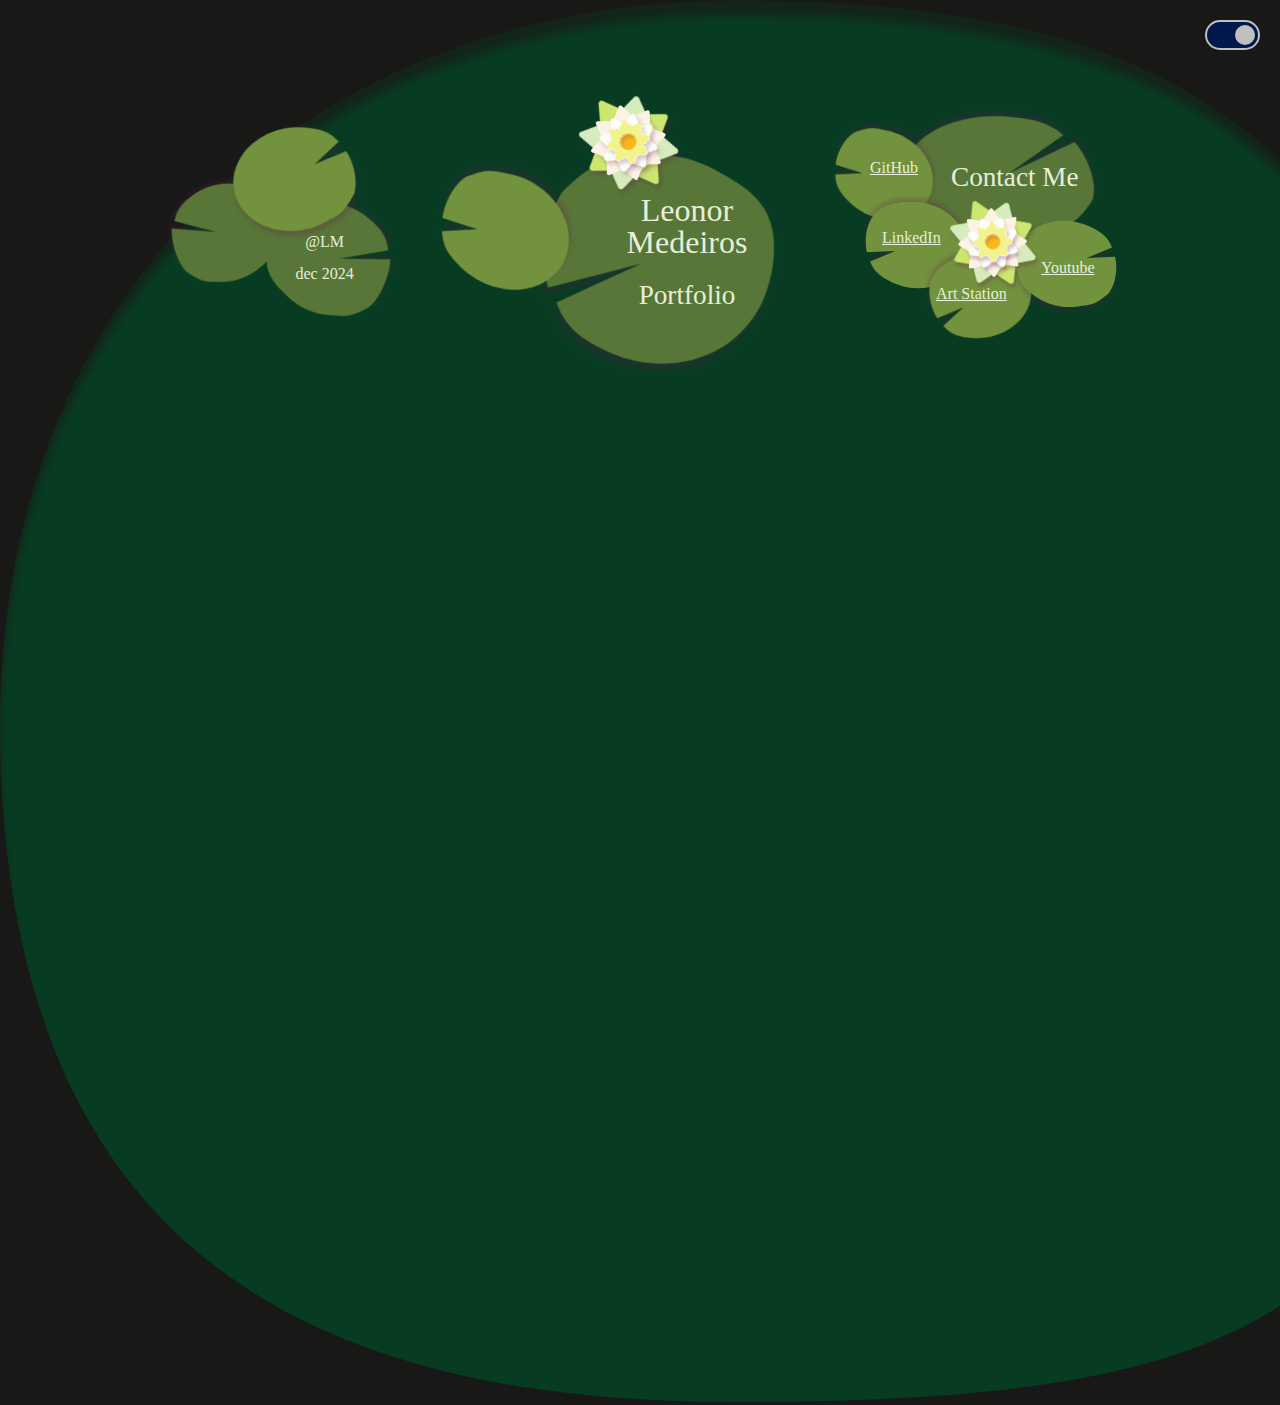
==== index.html @ 8d8cd73f "about pop-up base done" ====
<!DOCTYPE html>
<html lang="en">
    <head>
        <meta charset="UTF-8">
        <meta name="viewport" content="width=device-width, initial-scale=1.0">
        <title>Leonor</title>

        <link rel="stylesheet" type="text/css" href="styles/reset.css">
        <link rel="stylesheet" type="text/css" href="style.css">
    </head>
    <body class="index">

        <div class="water"></div>
        <header>
            <div class="group-footer">
                <div class="nenufar-big base"></div>
                <div class="nenufar-big pt"></div>
                <div class="nenufar-small en"></div>
                <div class="EN-en"></div>
                <div class="PT-pt"></div>
                <div class="text"><p>@LM <br><br> dec 2024</p></div>
                
            </div>
            <div onclick="openAbout()" class="group-main">
                <div class="flower"></div>
                <div class="profile"></div>
                <div class="nenufar-big"></div>
                <div class="nenufar-small"></div>
                <h1>Leonor <br> Medeiros</h1>
                <p class="subtitle">Portfolio</p>
            </div>
            <div class="group-contact">
                <div class="flower"></div>
                <a class="nenufar-big" href="/contact.html"></a>
                <div class="nenufar-small github"></div>
                <div class="nenufar-small linkedin"></div>
                <div class="nenufar-small artstation"></div>
                <div class="nenufar-small youtube"></div>
                <div class="title"><h2>Contact Me</h2></div>
                <div class="github-link"><a target="_blank" href="https://github.com/LeonorMe">GitHub</a></div>
                <div class="linkedin-link"><a target="_blank" href="https://www.linkedin.com/in/leonor-medeiros-ab9269234/">LinkedIn</a></div>
                <div class="artstation-link"><a target="_blank" href="https://leonormedeiros.artstation.com/">Art Station</a></div>
                <div class="youtube-link"><a target="_blank" href="https://www.youtube.com/channel/UCfm2RQ1aN3jFYA5qJDPV7EQ">Youtube</a></div>
            </div>
        </header>
        <!-- Projects -->

        <!-- About -->
        <div class="about">
            <button class="close-about" onclick="closeAbout()"></button>
            
            <div class="group-main">
                <div class="flower"></div>
                <div class="profile"></div>
                <div class="nenufar-big"></div>
                <div class="nenufar-small"></div>
                <h1>Leonor <br> Medeiros</h1>
                <p class="subtitle">Portfolio</p>
            </div>

            <div class="info">
                <h2>About me</h2>
                <div class="row">
                <div class="col">
                    <h3>Abstract</h3>
                    <p>
                        &ensp; I am an observant, curious, creative, 
                        communicative and active person.
                        <br><br>
                        My personal values ​​include peace and respect for nature. 
                        <br><br>
                        I enjoy exploring the world and creating my own 
                        ideas about it, therefore, my curriculum is 
                        varied and interdisciplinary.
                        <br><br>
                        I do projects where I can take advantage of my creativity 
                        and that keep me motivated to solve interesting 
                        problems.
                        </p>
                        <div class="fish"></div>
                </div>
                <div class="col">
                    <h3>Languages</h3>
                    <p id="info-languages">
                        Portuguese  Native <br>
                        English   C1<br>
                        Spanish   B2<br>
                        French    A1<br>
                        German    A1<br>
                    </p>
                    <div class="image"></div>
                </div>
                <div class="col">
                    <h3>Skills</h3>
                    <p id="info-skills">
                        Java : 300h
                        <br>Python : 200h
                        <br>C++ : 150h
                        <br>C# : 50h
                        <br>HTML+CSS+JS : 100h
                        <br>Arduino : 160h
                        <br>OutSystems : 120h
                        <br>Latex : 50h
                        <br><br><br>
                        <br>Blender : 500h
                        <br>Figma : 50h
                        <br>Photoshop : 50h
                        <br>Digital drawing : 100h
                        <br>SVG : 20h
                        <br>WaterColor : 30h
                        <br>Design : 150h
                        <br>Sewing : 100h
                    </p>
                    <div class="fish"></div>
                </div>
                </div>
            </div>
        </div>
        <!-- ### -->

        <button class="color-mode">
            <div class="color-mode-ball"></div>
        </button>

        <script src="/colorMode.js"></script>

        <script src="/svgOjects.js"></script>
        <script src="/svgLoadObjects.js"></script>

        <script src="/waterAnimation.js"></script>
    
        <script src="/index.js"></script>
    </body>
</html>
---- style.css ----
@import url("styles/about.css");
@import url("styles/colors.css");
@import url("styles/contact.css");
@import url("styles/fixed.css");
@import url("styles/fonts.css");
@import url("styles/groups.css");
@import url("styles/index.css");
@import url("styles/success.css");
@import url("styles/z-index.css");

@import url("styles/test_1.css");

body {
    background-color: var(--background);
    color: var(--white);
    font-family: "Inter", sans-serif;
}

h1, h2, h3, .subtitle {
    font-family: "Crimson Text", serif;
    font-weight: 400;
    font-style: normal;
}
h1 {
    font-size: 2em;
}
h2 {
    font-size: 1.7em;
}
h3 {
    font-size: 1.5em;
}
.subtitle {
    font-size: 1.7em;
}

a {
    color: var(--white);
    font-family: "Solitreo", cursive;
    font-weight: 400;
    font-style: normal;
}

a:hover {
    text-decoration: line-through;
}

.ripple {
    width: 8px;
    height: 8px;
    background-color: transparent;
    position: fixed;
    border-radius: 50%;
    border: 0.5px solid #d2ecd8db;
}
@keyframes ripple-effect {
    to {
        transform: scale(15);
        opacity: 0.01;
    }
}
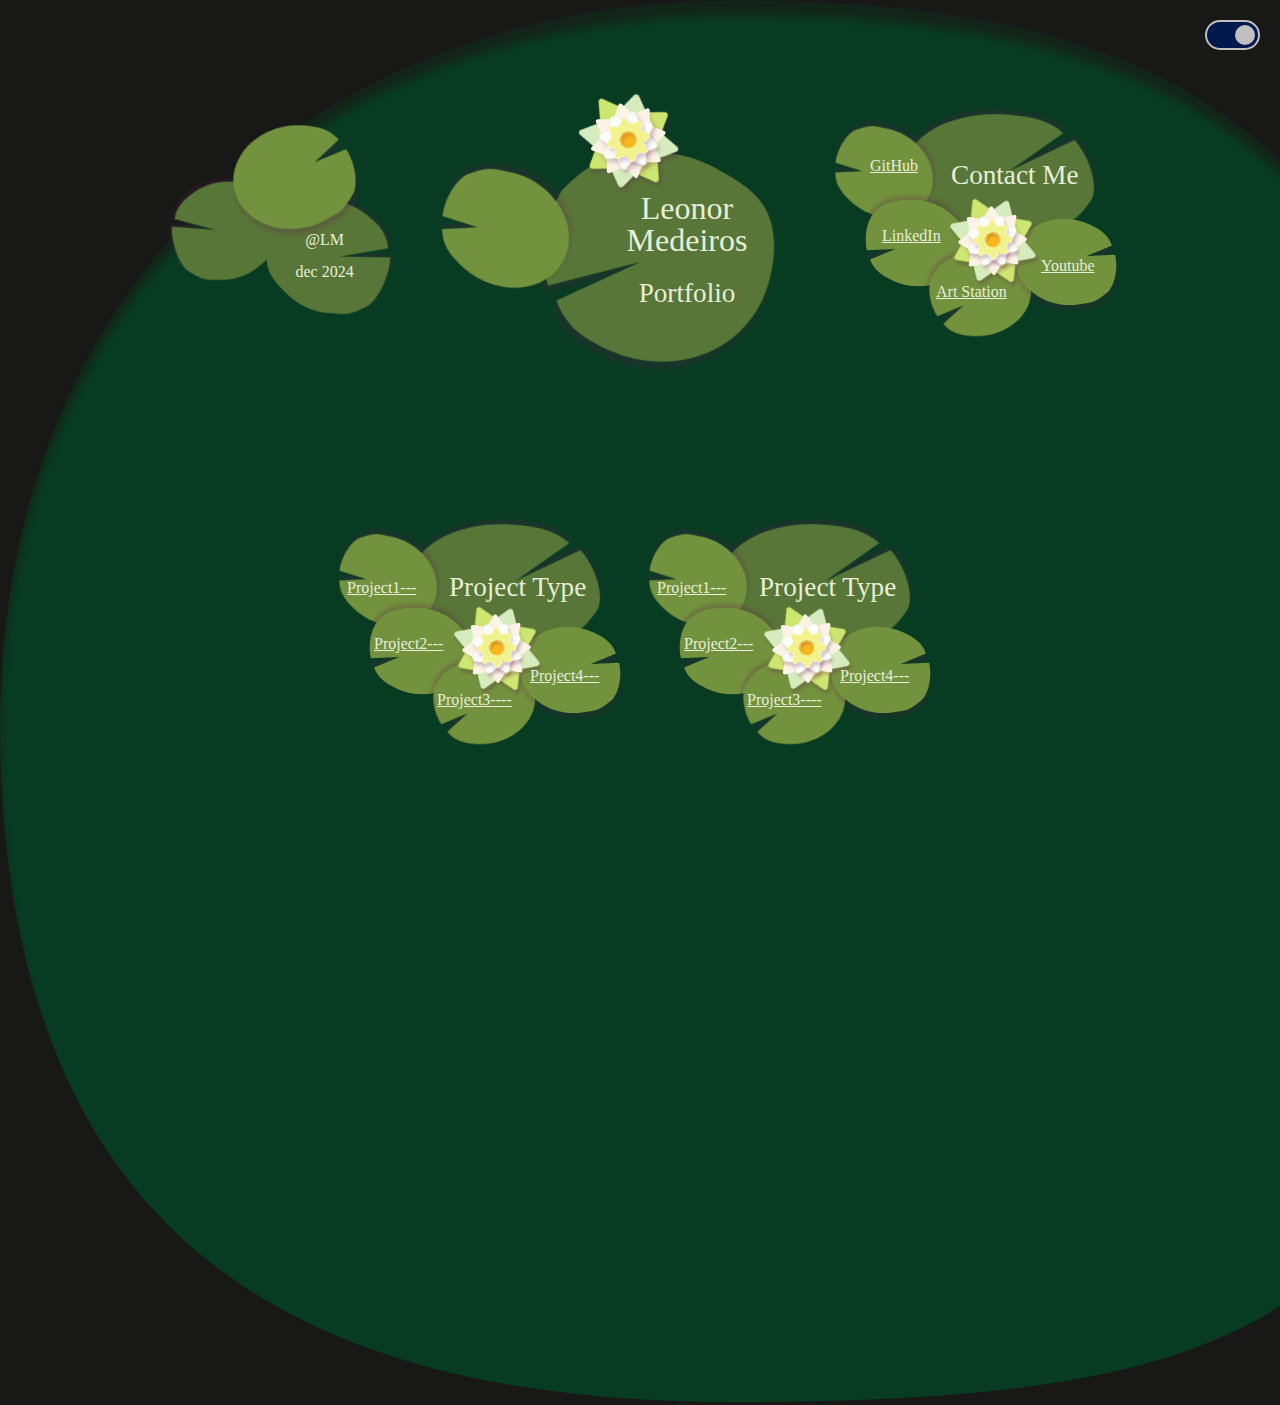
==== commit 92671438: "done project type group" ====
--- a/index.html
+++ b/index.html
@@ -44,7 +44,35 @@
             </div>
         </header>
         <!-- Projects -->
+        <section>
+            <div class="group-project-group">
+                <div class="flower"></div>
+                <a class="nenufar-big" href="/project.html"></a>
+                <div class="nenufar-small proj1"></div>
+                <div class="nenufar-small proj2"></div>
+                <div class="nenufar-small proj3"></div>
+                <div class="nenufar-small proj4"></div>
+                <div class="title"><h2>Project Type</h2></div>
+                <div class="proj1-link"><a target="_blank" href="/project.html">Project1---</a></div>
+                <div class="proj2-link"><a target="_blank" href="/project.html">Project2---</a></div>
+                <div class="proj3-link"><a target="_blank" href="/project.html">Project3----</a></div>
+                <div class="proj4-link"><a target="_blank" href="/project.html">Project4---</a></div>
+            </div>
 
+            <div class="group-project-group">
+                <div class="flower"></div>
+                <a class="nenufar-big" href="/project.html"></a>
+                <div class="nenufar-small proj1"></div>
+                <div class="nenufar-small proj2"></div>
+                <div class="nenufar-small proj3"></div>
+                <div class="nenufar-small proj4"></div>
+                <div class="title"><h2>Project Type</h2></div>
+                <div class="proj1-link"><a target="_blank" href="/project.html">Project1---</a></div>
+                <div class="proj2-link"><a target="_blank" href="/project.html">Project2---</a></div>
+                <div class="proj3-link"><a target="_blank" href="/project.html">Project3----</a></div>
+                <div class="proj4-link"><a target="_blank" href="/project.html">Project4---</a></div>
+            </div>
+        </section>
         <!-- About -->
         <div class="about">
             <button class="close-about" onclick="closeAbout()"></button>
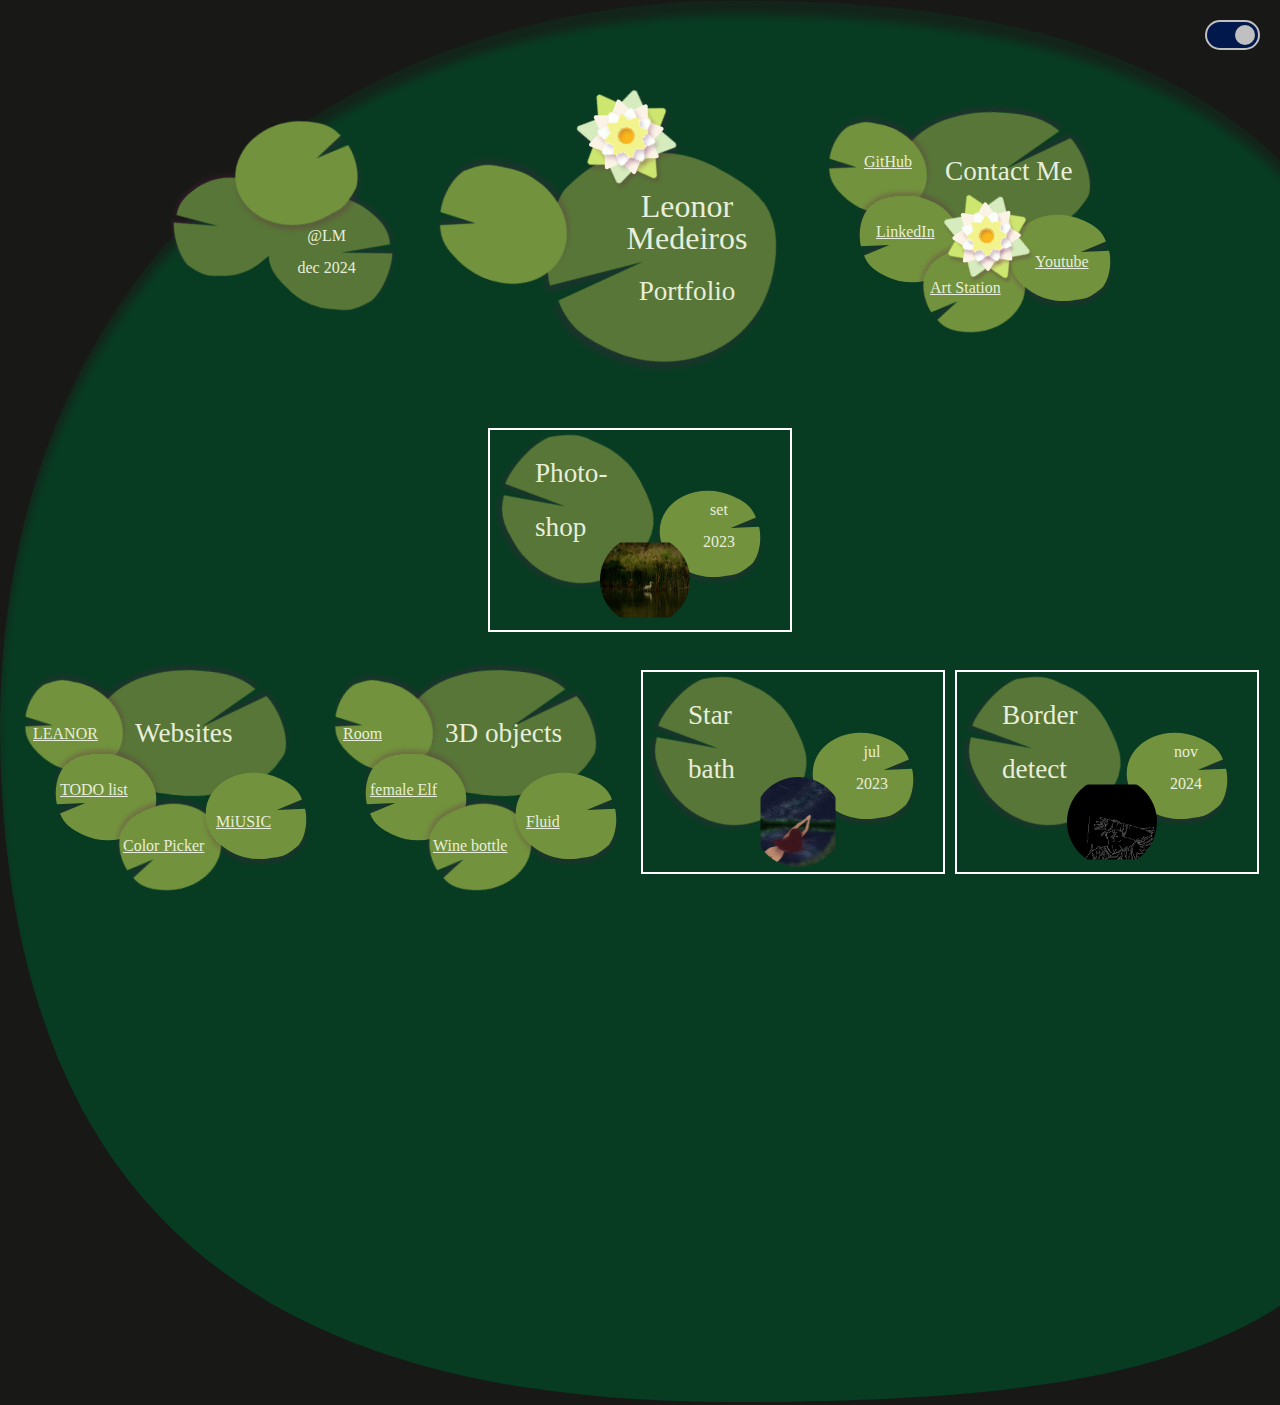
==== commit dfc5f8ae: "index with all the projects" ====
--- a/index.html
+++ b/index.html
@@ -45,32 +45,87 @@
         </header>
         <!-- Projects -->
         <section>
-            <div class="group-project-group">
-                <div class="flower"></div>
-                <a class="nenufar-big" href="/project.html"></a>
+            <div class="group-project-group" id="pg-websites">
+                <div class="f flower-blue"></div>
+                <a class="nenufar-big" target="_blank" href="https://leonorme.github.io/"></a>
                 <div class="nenufar-small proj1"></div>
                 <div class="nenufar-small proj2"></div>
                 <div class="nenufar-small proj3"></div>
                 <div class="nenufar-small proj4"></div>
-                <div class="title"><h2>Project Type</h2></div>
-                <div class="proj1-link"><a target="_blank" href="/project.html">Project1---</a></div>
-                <div class="proj2-link"><a target="_blank" href="/project.html">Project2---</a></div>
-                <div class="proj3-link"><a target="_blank" href="/project.html">Project3----</a></div>
-                <div class="proj4-link"><a target="_blank" href="/project.html">Project4---</a></div>
-            </div>
-
-            <div class="group-project-group">
-                <div class="flower"></div>
-                <a class="nenufar-big" href="/project.html"></a>
+                <div class="title"><h2>Websites</h2></div>
+                <div class="proj1-link"><a target="_blank" href="https://leonorme.github.io/LEANOR_fashion/index.html">LEANOR</a></div>
+                <div class="proj2-link"><a target="_blank" href="https://leonorme.github.io/Todo/index.html">TODO list</a></div>
+                <div class="proj3-link"><a target="_blank" href="https://leonorme.github.io/ColorPicker/index.html">Color Picker</a></div>
+                <div class="proj4-link"><a target="_blank" href="https://leonorme.github.io/Music/index.html">MiUSIC</a></div>
+            </div>
+
+            <div class="group-project-group" id="pg-3d-objects">
+                <div class="f flower-green"></div>
+                <a class="nenufar-big" target="_blank" href="https://leonormedeiros.artstation.com/"></a>
                 <div class="nenufar-small proj1"></div>
                 <div class="nenufar-small proj2"></div>
                 <div class="nenufar-small proj3"></div>
                 <div class="nenufar-small proj4"></div>
-                <div class="title"><h2>Project Type</h2></div>
-                <div class="proj1-link"><a target="_blank" href="/project.html">Project1---</a></div>
-                <div class="proj2-link"><a target="_blank" href="/project.html">Project2---</a></div>
-                <div class="proj3-link"><a target="_blank" href="/project.html">Project3----</a></div>
-                <div class="proj4-link"><a target="_blank" href="/project.html">Project4---</a></div>
+                <div class="title"><h2>3D objects</h2></div>
+                <div class="proj1-link"><a target="_blank" href="https://leonormedeiros.artstation.com/projects/9E9GxN">Room</a></div>
+                <div class="proj2-link"><a target="_blank" href="https://leonormedeiros.artstation.com/projects/49zXrq">female Elf</a></div>
+                <div class="proj3-link"><a target="_blank" href="https://leonormedeiros.artstation.com/projects/GeZbm3">Wine bottle</a></div>
+                <div class="proj4-link"><a target="_blank" href="https://www.youtube.com/watch?v=rSqASj3X9p0">Fluid</a></div>
+            </div>
+
+            
+            <div class="group-project">
+                <div class="f flower-gold"></div>
+                <a class="nenufar-big" href="/project.html"></a>
+                <div class="nenufar-small"></div>
+                <div class="proj-img">
+                    <svg width="100" height="100" xmlns="http://www.w3.org/2000/svg">
+                        <defs>
+                            <clipPath id="img-circle">
+                            <circle r="45" cx="50" cy="50" fill="var(--nenufar-small)" />
+                            </clipPath>
+                        </defs>
+                        <image width="100" height="100" href="/assets/mergulhar_na_sempiternidade.png" clip-path="url(#img-circle)" />
+                    </svg>
+                </div>
+                <div class="title"><h2>Star <br><br> bath</h2></div>
+                <div class="proj-date"><p>jul <br><br> 2023</p></div>
+            </div>
+
+            <div class="group-project">
+                <div class="f flower-red"></div>
+                <a class="nenufar-big" href="/project.html"></a>
+                <div class="nenufar-small"></div>
+                <div class="proj-img">
+                    <svg width="100" height="100" xmlns="http://www.w3.org/2000/svg">
+                        <defs>
+                            <clipPath id="img-circle">
+                            <circle r="45" cx="50" cy="50" fill="var(--nenufar-small)" />
+                            </clipPath>
+                        </defs>
+                        <image width="100" height="100" href="/assets/foto_b4.jpg" clip-path="url(#img-circle)" />
+                    </svg>
+                </div>
+                <div class="title"><h2>Border <br><br> detect</h2></div>
+                <div class="proj-date"><p>nov <br><br> 2024</p></div>
+            </div>
+            
+            <div class="group-project">
+                <div class="f flower-aqua"></div>
+                <a class="nenufar-big" href="/project.html"></a>
+                <div class="nenufar-small"></div>
+                <div class="proj-img">
+                    <svg width="100" height="100" xmlns="http://www.w3.org/2000/svg">
+                        <defs>
+                            <clipPath id="img-circle">
+                            <circle r="45" cx="50" cy="50" fill="var(--nenufar-small)" />
+                            </clipPath>
+                        </defs>
+                        <image width="100" height="100" href="/assets/IMG_20230918_225316.jpg" clip-path="url(#img-circle)" />
+                    </svg>
+                </div>
+                <div class="title"><h2>Photo-<br><br> shop</h2></div>
+                <div class="proj-date"><p>set <br><br> 2023</p></div>
             </div>
         </section>
         <!-- About -->
--- a/style.css
+++ b/style.css
@@ -34,7 +34,7 @@
     font-size: 1.7em;
 }
 
-a {
+a, .proj-date {
     color: var(--white);
     font-family: "Solitreo", cursive;
     font-weight: 400;
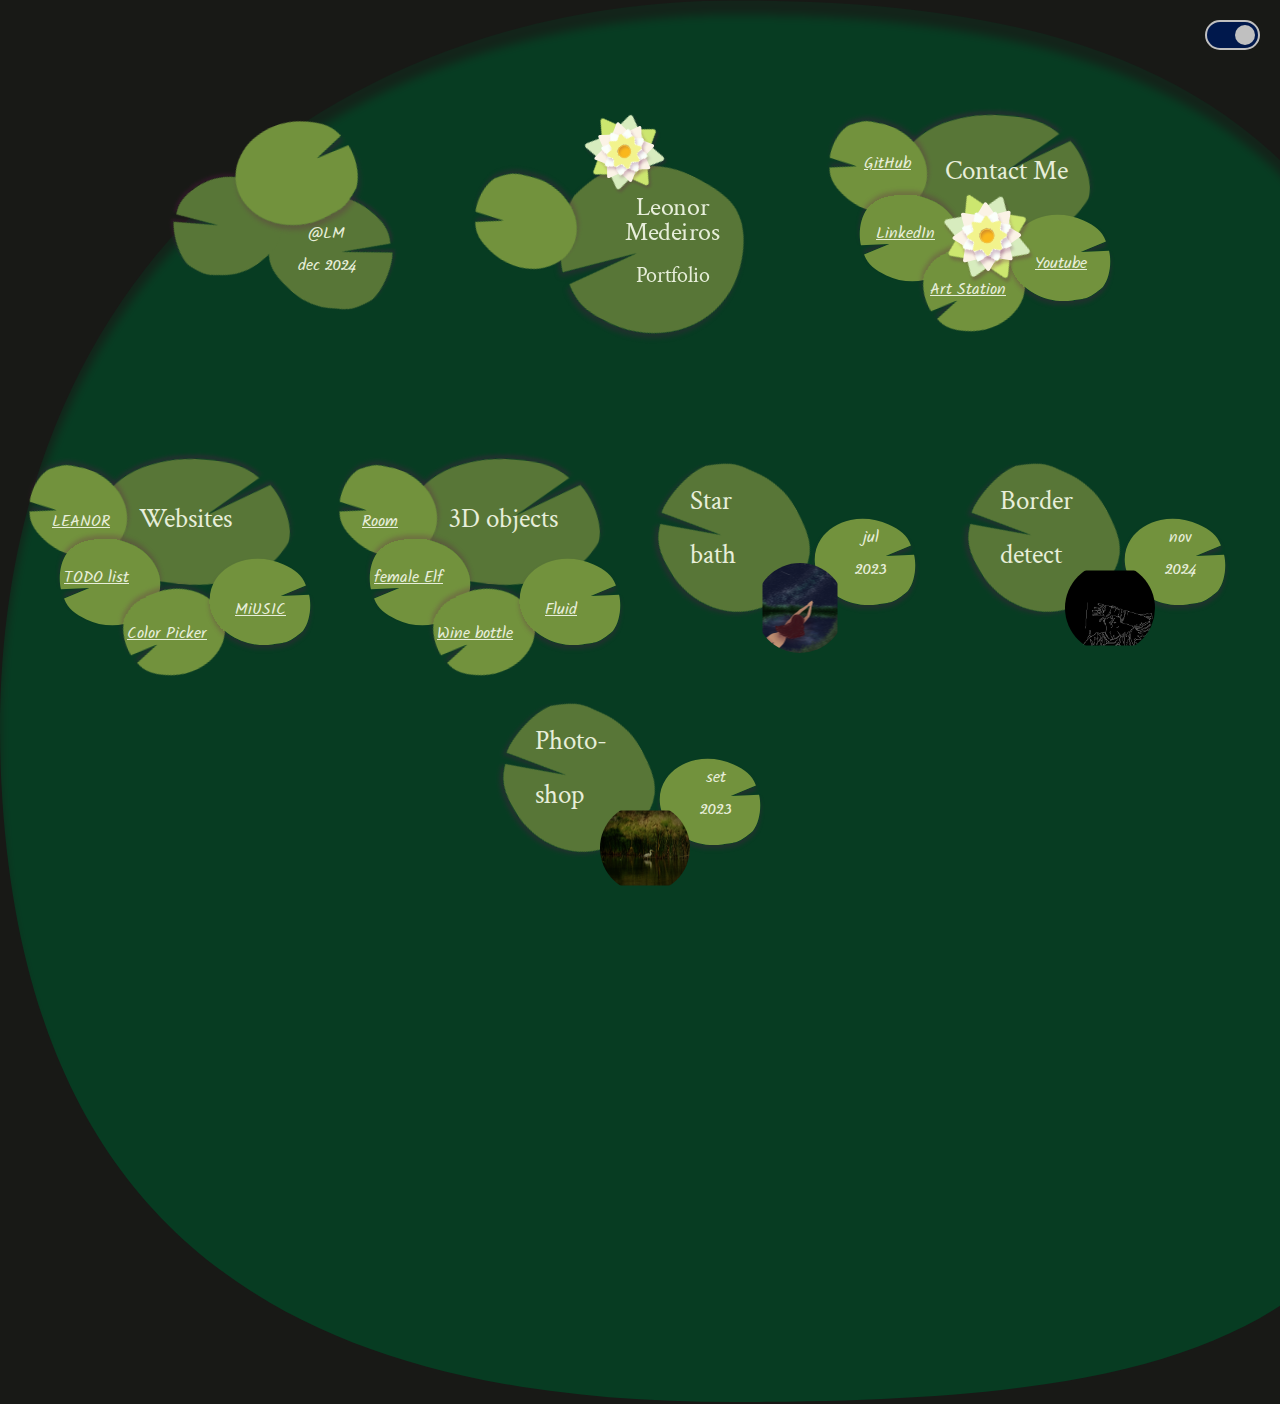
==== commit 99edb1b5: "Contact page base ready" ====
--- a/index.html
+++ b/index.html
@@ -7,6 +7,11 @@
 
         <link rel="stylesheet" type="text/css" href="styles/reset.css">
         <link rel="stylesheet" type="text/css" href="style.css">
+
+        <!-- Fonts -->
+        <link rel="preconnect" href="https://fonts.googleapis.com">
+        <link rel="preconnect" href="https://fonts.gstatic.com" crossorigin>
+        <link href="https://fonts.googleapis.com/css2?family=Crimson+Text:ital,wght@0,400;0,600;0,700;1,400;1,600;1,700&family=Inter:ital,opsz,wght@0,14..32,100..900;1,14..32,100..900&family=Solitreo&display=swap" rel="stylesheet">
     </head>
     <body class="index">
 
--- a/style.css
+++ b/style.css
@@ -45,6 +45,12 @@
     text-decoration: line-through;
 }
 
+/*
+.flower {
+    transform: scale(1.1);
+    transition: ease-in-out 0.5s;
+}*/
+
 .ripple {
     width: 8px;
     height: 8px;
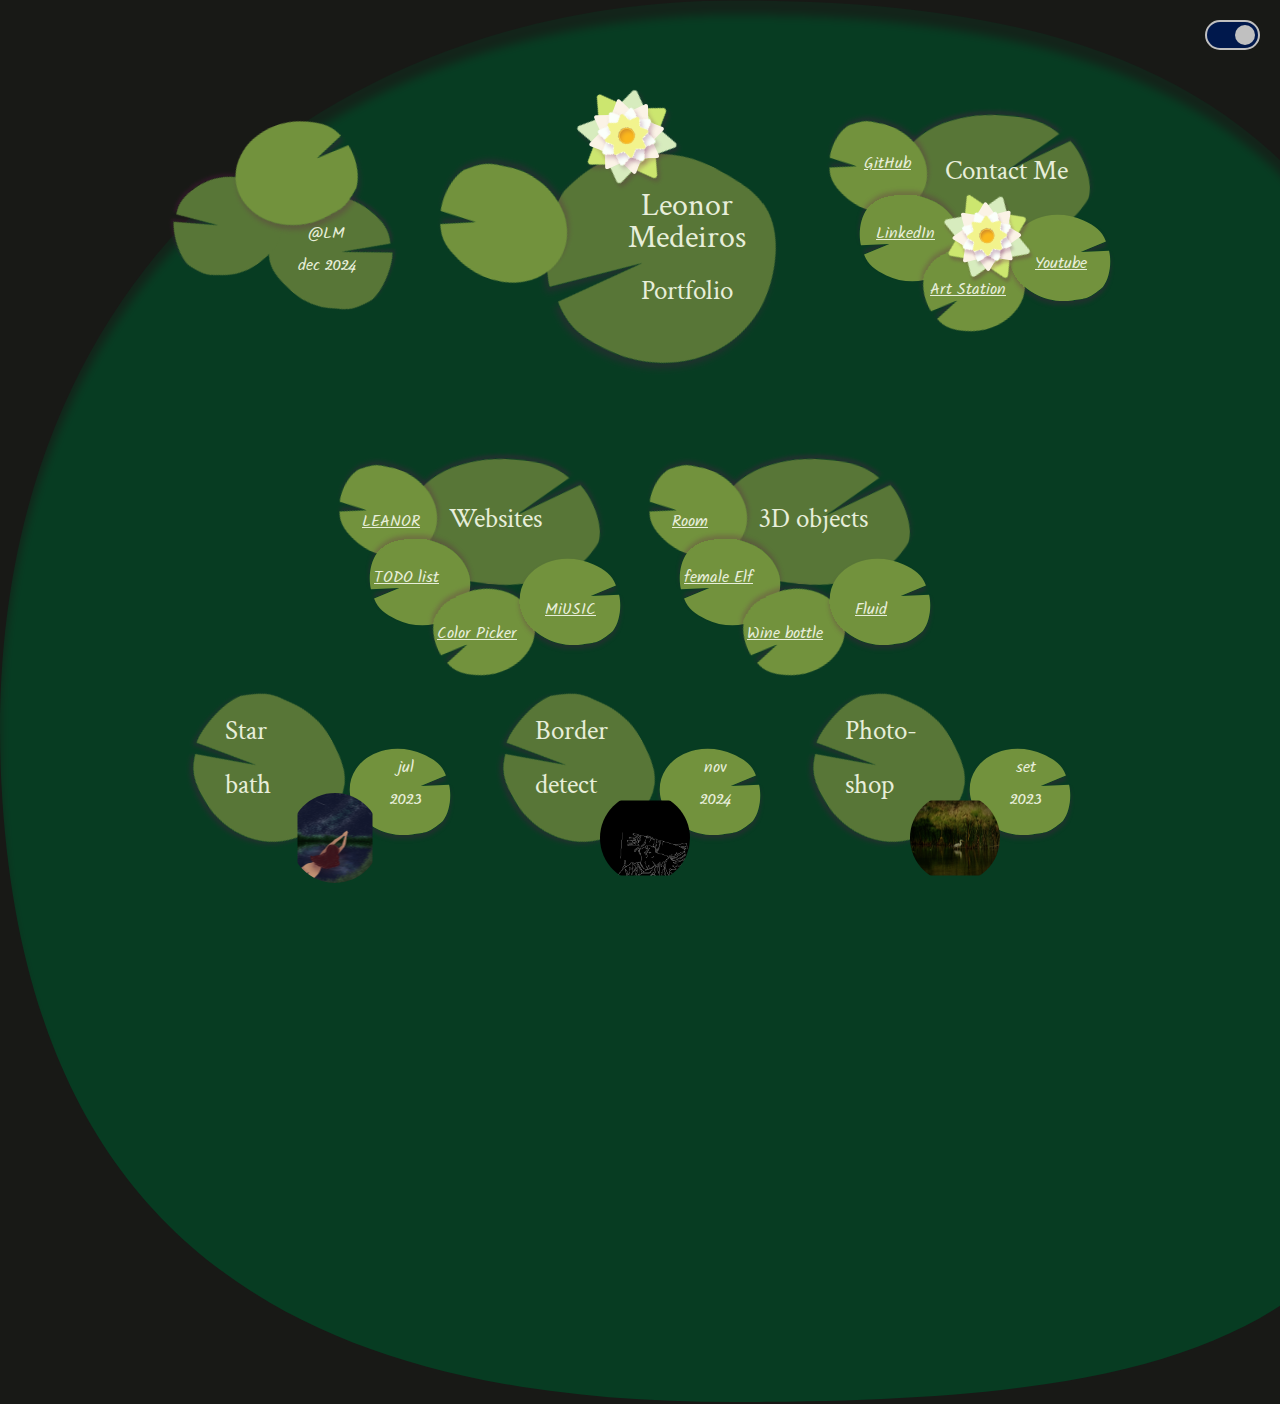
==== commit 39c38eb9: "small corrections" ====
--- a/index.html
+++ b/index.html
@@ -21,10 +21,9 @@
                 <div class="nenufar-big base"></div>
                 <div class="nenufar-big pt"></div>
                 <div class="nenufar-small en"></div>
-                <div class="EN-en"></div>
-                <div class="PT-pt"></div>
+                <div class="EN-en" onclick="clickEN()"></div>
+                <div class="PT-pt" onclick="clickPT()"></div>
                 <div class="text"><p>@LM <br><br> dec 2024</p></div>
-                
             </div>
             <div onclick="openAbout()" class="group-main">
                 <div class="flower"></div>
@@ -32,7 +31,8 @@
                 <div class="nenufar-big"></div>
                 <div class="nenufar-small"></div>
                 <h1>Leonor <br> Medeiros</h1>
-                <p class="subtitle">Portfolio</p>
+                <p class="subtitle EN">Portfolio</p>
+                <p class="subtitle PT">Portfólio</p>
             </div>
             <div class="group-contact">
                 <div class="flower"></div>
@@ -41,7 +41,8 @@
                 <div class="nenufar-small linkedin"></div>
                 <div class="nenufar-small artstation"></div>
                 <div class="nenufar-small youtube"></div>
-                <div class="title"><h2>Contact Me</h2></div>
+                <div class="title EN"><h2>Contact Me</h2></div>
+                <div class="title PT"><h2>Contacte-me</h2></div>
                 <div class="github-link"><a target="_blank" href="https://github.com/LeonorMe">GitHub</a></div>
                 <div class="linkedin-link"><a target="_blank" href="https://www.linkedin.com/in/leonor-medeiros-ab9269234/">LinkedIn</a></div>
                 <div class="artstation-link"><a target="_blank" href="https://leonormedeiros.artstation.com/">Art Station</a></div>
@@ -71,17 +72,18 @@
                 <div class="nenufar-small proj2"></div>
                 <div class="nenufar-small proj3"></div>
                 <div class="nenufar-small proj4"></div>
-                <div class="title"><h2>3D objects</h2></div>
+                <div class="title EN"><h2>3D objects</h2></div>
+                <div class="title PT"><h2>objetos 3D</h2></div>
                 <div class="proj1-link"><a target="_blank" href="https://leonormedeiros.artstation.com/projects/9E9GxN">Room</a></div>
                 <div class="proj2-link"><a target="_blank" href="https://leonormedeiros.artstation.com/projects/49zXrq">female Elf</a></div>
                 <div class="proj3-link"><a target="_blank" href="https://leonormedeiros.artstation.com/projects/GeZbm3">Wine bottle</a></div>
                 <div class="proj4-link"><a target="_blank" href="https://www.youtube.com/watch?v=rSqASj3X9p0">Fluid</a></div>
             </div>
-
-            
-            <div class="group-project">
+        </section>
+        <section>
+            <div onclick="goToProject0()" class="group-project">
                 <div class="f flower-gold"></div>
-                <a class="nenufar-big" href="/project.html"></a>
+                <a class="nenufar-big" href=""></a>
                 <div class="nenufar-small"></div>
                 <div class="proj-img">
                     <svg width="100" height="100" xmlns="http://www.w3.org/2000/svg">
@@ -93,13 +95,14 @@
                         <image width="100" height="100" href="/assets/mergulhar_na_sempiternidade.png" clip-path="url(#img-circle)" />
                     </svg>
                 </div>
-                <div class="title"><h2>Star <br><br> bath</h2></div>
+                <div class="title EN"><h2>Star <br><br> bath</h2></div>
+                <div class="title PT"><h2>Banho nas <br><br> estrelas</h2></div>
                 <div class="proj-date"><p>jul <br><br> 2023</p></div>
             </div>
 
-            <div class="group-project">
+            <div onclick="goToProject1()" class="group-project">
                 <div class="f flower-red"></div>
-                <a class="nenufar-big" href="/project.html"></a>
+                <a class="nenufar-big" href=""></a>
                 <div class="nenufar-small"></div>
                 <div class="proj-img">
                     <svg width="100" height="100" xmlns="http://www.w3.org/2000/svg">
@@ -111,13 +114,14 @@
                         <image width="100" height="100" href="/assets/foto_b4.jpg" clip-path="url(#img-circle)" />
                     </svg>
                 </div>
-                <div class="title"><h2>Border <br><br> detect</h2></div>
+                <div class="title EN"><h2>Border <br><br> detect</h2></div>
+                <div class="title PT"><h2>Deteção de <br><br> limites</h2></div>
                 <div class="proj-date"><p>nov <br><br> 2024</p></div>
             </div>
             
-            <div class="group-project">
+            <div onclick="goToProject2()" class="group-project">
                 <div class="f flower-aqua"></div>
-                <a class="nenufar-big" href="/project.html"></a>
+                <a class="nenufar-big" href=""></a>
                 <div class="nenufar-small"></div>
                 <div class="proj-img">
                     <svg width="100" height="100" xmlns="http://www.w3.org/2000/svg">
@@ -129,10 +133,13 @@
                         <image width="100" height="100" href="/assets/IMG_20230918_225316.jpg" clip-path="url(#img-circle)" />
                     </svg>
                 </div>
-                <div class="title"><h2>Photo-<br><br> shop</h2></div>
+                <div class="title EN"><h2>Photo-<br><br> shop</h2></div>
+                <div class="title PT"><h2>Edição de<br><br> imagem</h2></div>
                 <div class="proj-date"><p>set <br><br> 2023</p></div>
             </div>
         </section>
+
+
         <!-- About -->
         <div class="about">
             <button class="close-about" onclick="closeAbout()"></button>
@@ -143,15 +150,17 @@
                 <div class="nenufar-big"></div>
                 <div class="nenufar-small"></div>
                 <h1>Leonor <br> Medeiros</h1>
-                <p class="subtitle">Portfolio</p>
+                <p class="subtitle En">Portfolio</p>
+                <p class="subtitle PT">Portfólio</p>
             </div>
 
             <div class="info">
-                <h2>About me</h2>
+                <h2 class="EN">About me</h2>
+                <h2 class="PT">Sobre mim</h2>
                 <div class="row">
                 <div class="col">
                     <h3>Abstract</h3>
-                    <p>
+                    <p class="EN">
                         &ensp; I am an observant, curious, creative, 
                         communicative and active person.
                         <br><br>
@@ -164,22 +173,43 @@
                         I do projects where I can take advantage of my creativity 
                         and that keep me motivated to solve interesting 
                         problems.
-                        </p>
+                    </p>
+                    <p class="PT">
+                        &ensp; Sou observadora, curiosa, creativa, comunicativa e pro-ativa com 
+                        atenção ao detalhe. 
+                        <br><br>
+                        Os meus valores pessoais incluêm paz e respeito pela natureza.
+                        <br><br>
+                        Gosto de explorar o mundo e criar as minhas próprias ideias sobre o mesmo, 
+                        o que faz com que o meu curriculum seha variado e inter-disciplinar.
+                        <br><br>
+                        Trabalho em projetos nos cais possa tirar partido da minha criatividade e
+                        que me mantenham motivada para resolver problemas interessantes.
+                    </p>
                         <div class="fish"></div>
                 </div>
                 <div class="col">
-                    <h3>Languages</h3>
-                    <p id="info-languages">
+                    <h3 class="EN">Languages</h3>
+                    <h3 class="PT">Línguas</h3>
+                    <p class="EN" id="info-languages">
                         Portuguese  Native <br>
                         English   C1<br>
                         Spanish   B2<br>
                         French    A1<br>
                         German    A1<br>
                     </p>
+                    <p class="PT" id="info-languages">
+                        Português Nativo<br>
+                        Inglês    C1<br>
+                        Espanhol  B2<br>
+                        Francês   A1<br>
+                        Alemão    A1<br>
+                    </p>
                     <div class="image"></div>
                 </div>
                 <div class="col">
-                    <h3>Skills</h3>
+                    <h3 class="EN">Skills</h3>
+                    <h3 class="PT">Competências</h3>
                     <p id="info-skills">
                         Java : 300h
                         <br>Python : 200h
@@ -211,6 +241,7 @@
         </button>
 
         <script src="/colorMode.js"></script>
+        <script src="/languageMode.js"></script>
 
         <script src="/svgOjects.js"></script>
         <script src="/svgLoadObjects.js"></script>
@@ -218,5 +249,6 @@
         <script src="/waterAnimation.js"></script>
     
         <script src="/index.js"></script>
+        <script src="/changePage.js"></script>
     </body>
 </html>--- a/style.css
+++ b/style.css
@@ -5,6 +5,7 @@
 @import url("styles/fonts.css");
 @import url("styles/groups.css");
 @import url("styles/index.css");
+@import url("styles/project.css");
 @import url("styles/success.css");
 @import url("styles/z-index.css");
 
